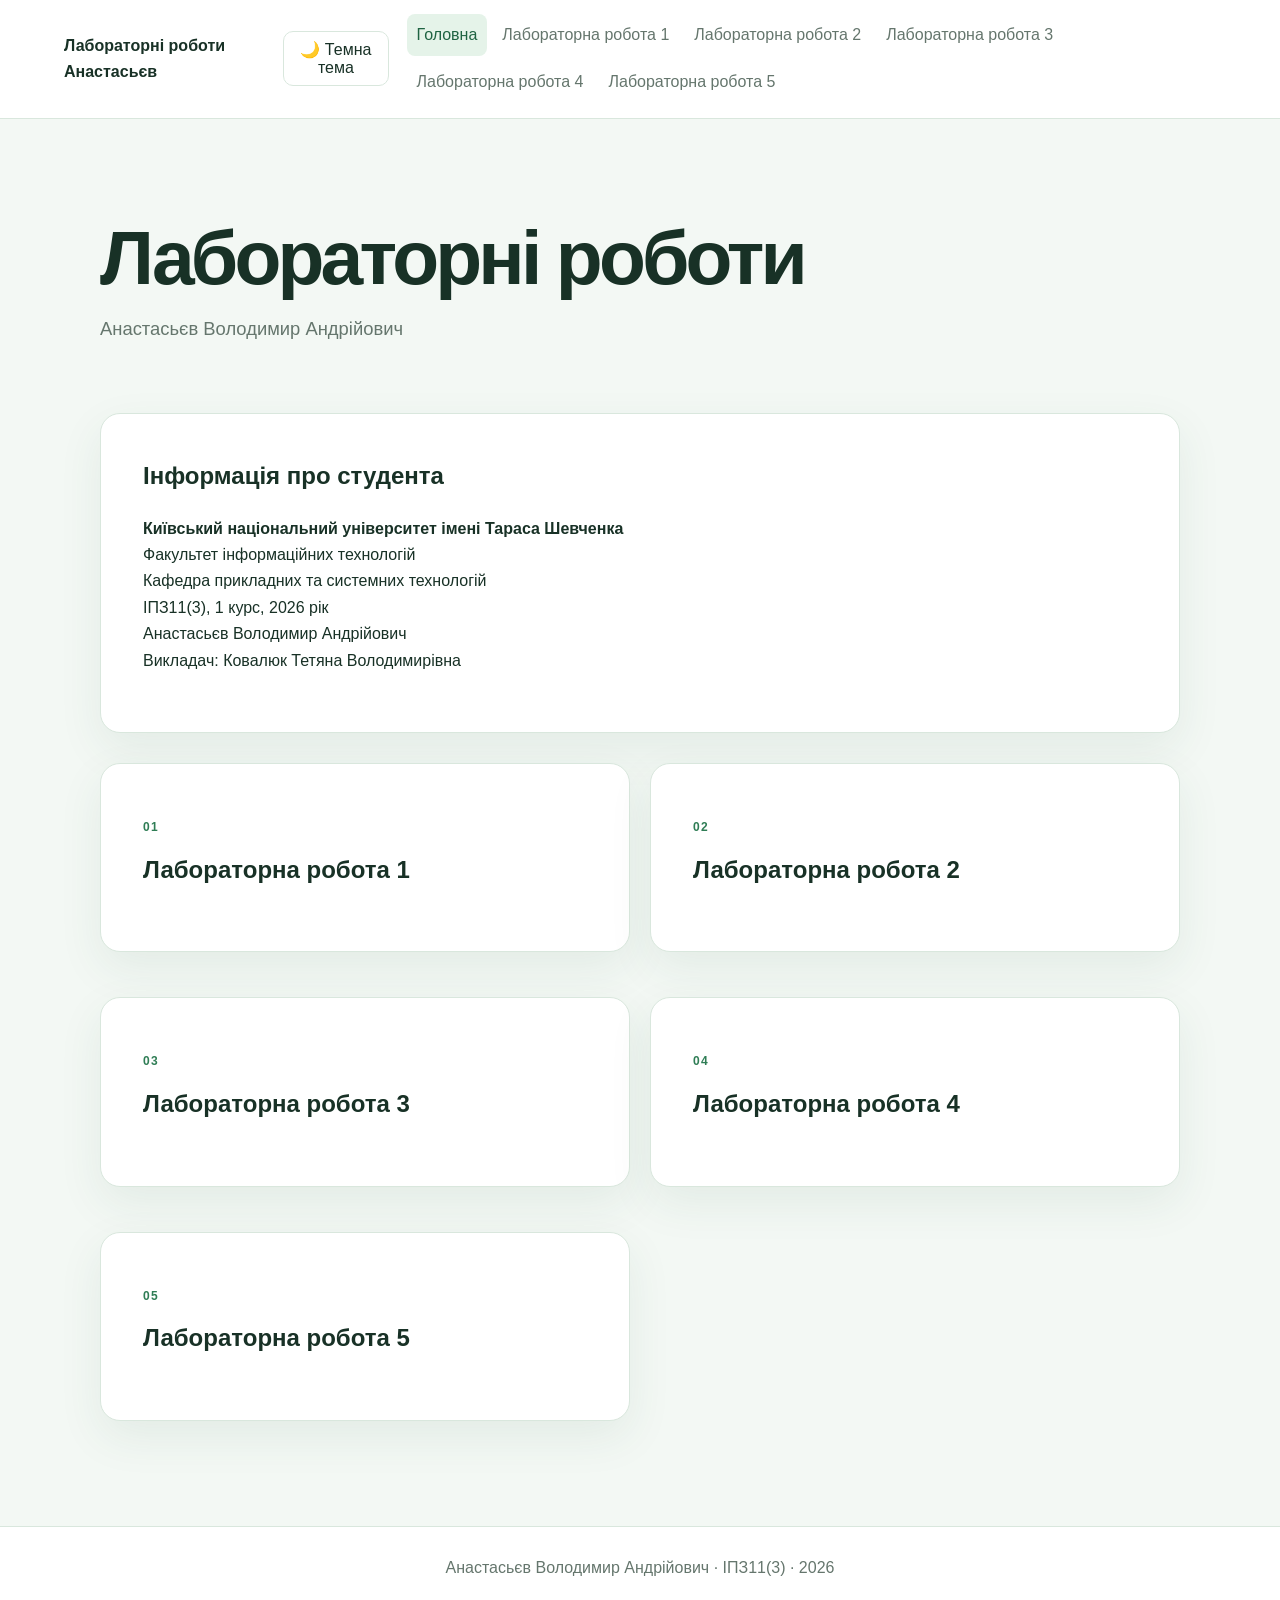
==== index.html @ 8ebd72ae "Add files via upload" ====
<!doctype html><html lang="uk"><head><meta charset="utf-8"><meta name="viewport" content="width=device-width,initial-scale=1">
<title>Лабораторні роботи Анастасьєв</title><link rel="stylesheet" href="style.css"><script src="script.js" defer></script></head><body><header><a class="brand" href="index.html">Лабораторні роботи Анастасьєв</a>
<div class="header-actions"><button class="theme-btn" type="button" aria-label="Увімкнути темну тему">🌙 <span class="theme-label">Темна тема</span></button><button class="menu-btn" aria-label="Меню" aria-expanded="false">☰</button></div>
<nav class="menu"><a class=active href="index.html">Головна</a><a  href="lab1.html">Лабораторна робота 1</a><a  href="lab2.html">Лабораторна робота 2</a><a  href="lab3.html">Лабораторна робота 3</a><a  href="lab4.html">Лабораторна робота 4</a><a  href="lab5.html">Лабораторна робота 5</a></nav></header><main><section class="hero"><h1>Лабораторні роботи</h1><p class="subtitle">Анастасьєв Володимир Андрійович</p></section>
<div class="card"><h2>Інформація про студента</h2><p><strong>Київський національний університет імені Тараса Шевченка</strong><br>Факультет інформаційних технологій<br>Кафедра прикладних та системних технологій<br>ІПЗ11(3), 1 курс, 2026 рік<br>Анастасьєв Володимир Андрійович<br>Викладач: Ковалюк Тетяна Володимирівна</p></div>
<div class="cards"><a class="card lab-link" href="lab1.html"><p class="tag">01</p><h2>Лабораторна робота 1</h2></a>
<a class="card lab-link" href="lab2.html"><p class="tag">02</p><h2>Лабораторна робота 2</h2></a><a class="card lab-link" href="lab3.html"><p class="tag">03</p><h2>Лабораторна робота 3</h2></a><a class="card lab-link" href="lab4.html"><p class="tag">04</p><h2>Лабораторна робота 4</h2></a><a class="card lab-link" href="lab5.html"><p class="tag">05</p><h2>Лабораторна робота 5</h2></a></div></main>
<footer>Анастасьєв Володимир Андрійович · ІПЗ11(3) · 2026</footer></body></html>
---- style.css ----
*{box-sizing:border-box}
:root{
  --bg:#f3f8f4;
  --card:#ffffff;
  --text:#183126;
  --muted:#65766d;
  --green:#2f7d55;
  --green-strong:#1f6342;
  --green-soft:#e5f3e9;
  --line:#d9e7dd;
  --code:#10251b;
  --code-text:#e7f6ec;
  --shadow:0 16px 45px rgba(32,90,58,.08);
  color-scheme:light;
}
html[data-theme="dark"]{
  --bg:#101813;
  --card:#17231b;
  --text:#e8f2eb;
  --muted:#a7b8ac;
  --green:#70c692;
  --green-strong:#8bd7a7;
  --green-soft:#203b2b;
  --line:#2c4133;
  --code:#0b110d;
  --code-text:#e7f6ec;
  --shadow:0 16px 45px rgba(0,0,0,.22);
  color-scheme:dark;
}
html{scroll-behavior:smooth}
body{margin:0;background:var(--bg);color:var(--text);font-family:Inter,"Segoe UI",Arial,sans-serif;line-height:1.65;transition:background .25s,color .25s}
header{position:sticky;top:0;z-index:10;display:flex;align-items:center;justify-content:space-between;gap:18px;padding:14px 5vw;background:color-mix(in srgb,var(--card) 94%,transparent);border-bottom:1px solid var(--line);backdrop-filter:blur(12px)}
.brand{font-weight:800;color:var(--text);text-decoration:none}.header-actions{display:flex;align-items:center;gap:8px}
.menu{display:flex;gap:5px;flex-wrap:wrap}.menu a{color:var(--muted);text-decoration:none;padding:8px 10px;border-radius:8px}.menu a:hover,.menu a.active{background:var(--green-soft);color:var(--green-strong)}
.menu-btn,.theme-btn{border:1px solid var(--line);background:var(--card);color:var(--text);border-radius:10px;padding:8px 11px;cursor:pointer;font-size:16px}
.menu-btn{display:none;font-size:20px}.theme-btn:hover{background:var(--green-soft);color:var(--green-strong)}
main{width:min(1080px,90vw);margin:auto}.hero{padding:85px 0 50px}.hero.small{padding-bottom:25px}.tag{color:var(--green);font-weight:800;text-transform:uppercase;letter-spacing:.12em;font-size:12px}
h1{font-size:clamp(2.5rem,6vw,5.2rem);letter-spacing:-.05em;line-height:1;margin:.2em 0}.subtitle{color:var(--muted);font-size:1.15rem}
.card{background:var(--card);border:1px solid var(--line);border-radius:20px;padding:clamp(22px,4vw,42px);margin:0 0 25px;box-shadow:var(--shadow);transition:background .25s,border-color .25s}
.card h2{margin-top:0}.cards{display:grid;grid-template-columns:1fr 1fr;gap:20px;margin:30px 0 80px}.lab-link{display:block;text-decoration:none;color:inherit;transition:transform .2s,border-color .2s}.lab-link:hover{transform:translateY(-4px);border-color:var(--green)}
.section-nav{display:flex;gap:8px;flex-wrap:wrap;margin:0 0 30px}.section-nav a{font-size:14px;text-decoration:none;color:var(--green-strong);background:var(--green-soft);padding:8px 12px;border-radius:999px}
section[id]{scroll-margin-top:95px}.task{border-left:3px solid var(--green);padding-left:18px;margin:25px 0}.formula{font-size:1.12rem;background:var(--green-soft);border:1px solid var(--line);padding:14px 18px;border-radius:12px;overflow:auto}
pre{background:var(--code);color:var(--code-text);border-radius:14px;padding:20px;overflow:auto;line-height:1.45;font-size:14px}
code{font-family:"Cascadia Code",Consolas,monospace}.gallery{display:grid;grid-template-columns:repeat(2,minmax(0,1fr));gap:18px}.figure{background:var(--card);border:1px solid var(--line);border-radius:14px;padding:12px}.figure img{width:100%;height:auto;display:block;border-radius:8px;background:white}.figure figcaption{color:var(--muted);font-size:14px;margin-top:9px}
.wide{grid-column:1/-1}.back{display:inline-block;margin:10px 0 70px;color:var(--green-strong);font-weight:700;text-decoration:none}footer{text-align:center;color:var(--muted);padding:28px;border-top:1px solid var(--line);background:var(--card)}
@media(max-width:900px){header{flex-wrap:wrap}.header-actions{margin-left:auto}.menu{order:3;width:100%;justify-content:flex-end}}
@media(max-width:760px){header{flex-wrap:nowrap}.menu-btn{display:block}.menu{display:none;position:absolute;left:0;right:0;top:63px;width:auto;background:var(--card);padding:12px 5vw 20px;flex-direction:column;border-bottom:1px solid var(--line)}.menu.open{display:flex}.cards,.gallery{grid-template-columns:1fr}.hero{padding-top:60px}.theme-btn .theme-label{display:none}}

/* New report media */
.figure img{max-width:100%;height:auto;} .figure a{display:block;} .figure:has(img[src$=".gif"]) img{background:#fff;padding:16px;border-radius:10px;width:auto;max-width:100%;} pre{tab-size:4;} .menu{flex-wrap:wrap;}

.flow-gallery .figure{margin:0;} .flow-gallery img{width:auto;max-width:100%;max-height:780px;margin:auto;}
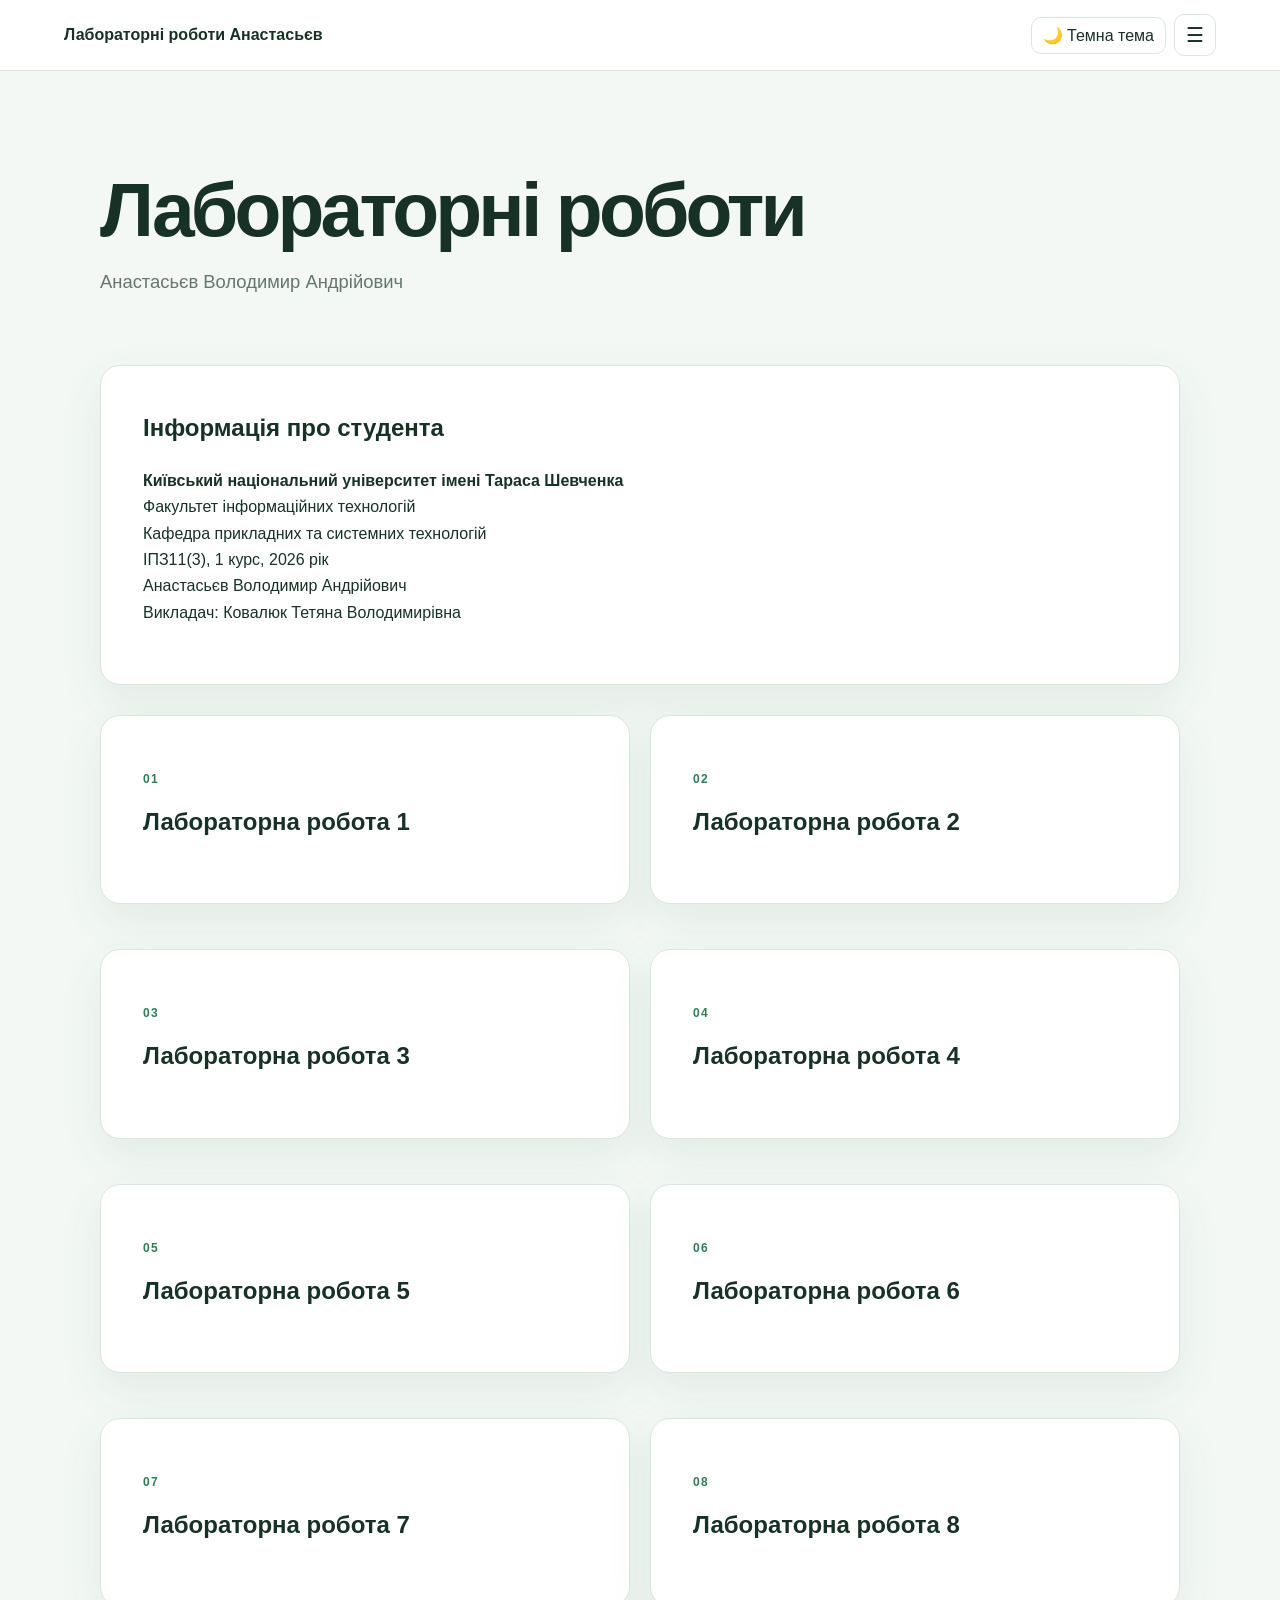
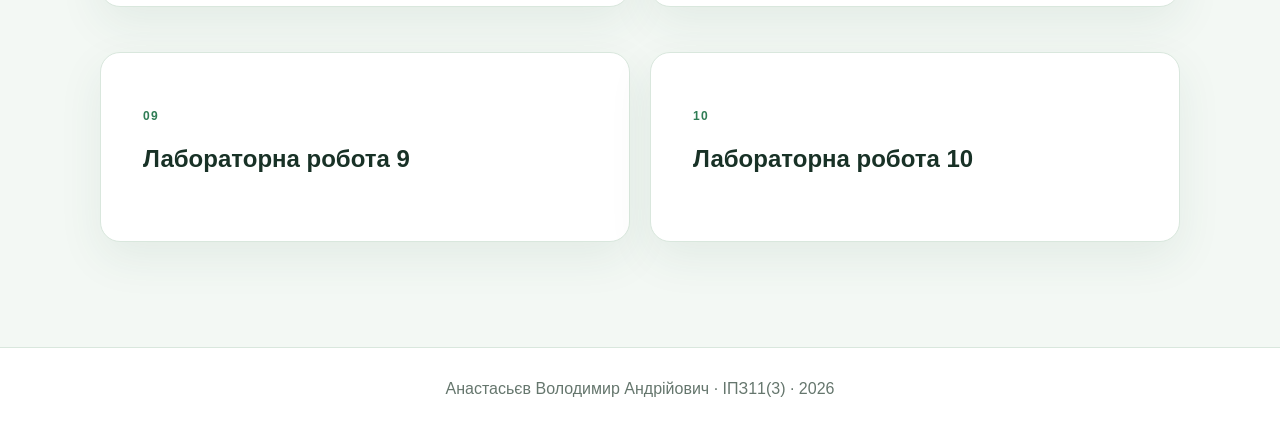
==== commit b25175d5: "Add files via upload" ====
--- a/index.html
+++ b/index.html
@@ -1,8 +1,7 @@
 <!doctype html><html lang="uk"><head><meta charset="utf-8"><meta name="viewport" content="width=device-width,initial-scale=1">
 <title>Лабораторні роботи Анастасьєв</title><link rel="stylesheet" href="style.css"><script src="script.js" defer></script></head><body><header><a class="brand" href="index.html">Лабораторні роботи Анастасьєв</a>
 <div class="header-actions"><button class="theme-btn" type="button" aria-label="Увімкнути темну тему">🌙 <span class="theme-label">Темна тема</span></button><button class="menu-btn" aria-label="Меню" aria-expanded="false">☰</button></div>
-<nav class="menu"><a class=active href="index.html">Головна</a><a  href="lab1.html">Лабораторна робота 1</a><a  href="lab2.html">Лабораторна робота 2</a><a  href="lab3.html">Лабораторна робота 3</a><a  href="lab4.html">Лабораторна робота 4</a><a  href="lab5.html">Лабораторна робота 5</a></nav></header><main><section class="hero"><h1>Лабораторні роботи</h1><p class="subtitle">Анастасьєв Володимир Андрійович</p></section>
+<nav class="menu"><a class="active" href="index.html">Головна</a><a href="lab1.html">Лабораторна робота 1</a><a href="lab2.html">Лабораторна робота 2</a><a href="lab3.html">Лабораторна робота 3</a><a href="lab4.html">Лабораторна робота 4</a><a href="lab5.html">Лабораторна робота 5</a><a href="lab6.html">Лабораторна робота 6</a><a href="lab7.html">Лабораторна робота 7</a><a href="lab8.html">Лабораторна робота 8</a><a href="lab9.html">Лабораторна робота 9</a><a href="lab10.html">Лабораторна робота 10</a></nav></header><main><section class="hero"><h1>Лабораторні роботи</h1><p class="subtitle">Анастасьєв Володимир Андрійович</p></section>
 <div class="card"><h2>Інформація про студента</h2><p><strong>Київський національний університет імені Тараса Шевченка</strong><br>Факультет інформаційних технологій<br>Кафедра прикладних та системних технологій<br>ІПЗ11(3), 1 курс, 2026 рік<br>Анастасьєв Володимир Андрійович<br>Викладач: Ковалюк Тетяна Володимирівна</p></div>
-<div class="cards"><a class="card lab-link" href="lab1.html"><p class="tag">01</p><h2>Лабораторна робота 1</h2></a>
-<a class="card lab-link" href="lab2.html"><p class="tag">02</p><h2>Лабораторна робота 2</h2></a><a class="card lab-link" href="lab3.html"><p class="tag">03</p><h2>Лабораторна робота 3</h2></a><a class="card lab-link" href="lab4.html"><p class="tag">04</p><h2>Лабораторна робота 4</h2></a><a class="card lab-link" href="lab5.html"><p class="tag">05</p><h2>Лабораторна робота 5</h2></a></div></main>
+<div class="cards"><a class="card lab-link" href="lab1.html"><p class="tag">01</p><h2>Лабораторна робота 1</h2></a><a class="card lab-link" href="lab2.html"><p class="tag">02</p><h2>Лабораторна робота 2</h2></a><a class="card lab-link" href="lab3.html"><p class="tag">03</p><h2>Лабораторна робота 3</h2></a><a class="card lab-link" href="lab4.html"><p class="tag">04</p><h2>Лабораторна робота 4</h2></a><a class="card lab-link" href="lab5.html"><p class="tag">05</p><h2>Лабораторна робота 5</h2></a><a class="card lab-link" href="lab6.html"><p class="tag">06</p><h2>Лабораторна робота 6</h2></a><a class="card lab-link" href="lab7.html"><p class="tag">07</p><h2>Лабораторна робота 7</h2></a><a class="card lab-link" href="lab8.html"><p class="tag">08</p><h2>Лабораторна робота 8</h2></a><a class="card lab-link" href="lab9.html"><p class="tag">09</p><h2>Лабораторна робота 9</h2></a><a class="card lab-link" href="lab10.html"><p class="tag">10</p><h2>Лабораторна робота 10</h2></a></div></main>
 <footer>Анастасьєв Володимир Андрійович · ІПЗ11(3) · 2026</footer></body></html>
--- a/style.css
+++ b/style.css
@@ -50,3 +50,5 @@
 .figure img{max-width:100%;height:auto;} .figure a{display:block;} .figure:has(img[src$=".gif"]) img{background:#fff;padding:16px;border-radius:10px;width:auto;max-width:100%;} pre{tab-size:4;} .menu{flex-wrap:wrap;}
 
 .flow-gallery .figure{margin:0;} .flow-gallery img{width:auto;max-width:100%;max-height:780px;margin:auto;}
+
+header{position:sticky;flex-wrap:nowrap}.menu-btn{display:block}.menu{display:none;position:absolute;left:auto;right:5vw;top:100%;width:min(360px,90vw);max-height:75vh;overflow:auto;background:var(--card);padding:12px;border:1px solid var(--line);border-radius:0 0 14px 14px;flex-direction:column;flex-wrap:nowrap;box-shadow:var(--shadow)}.menu.open{display:flex}.flow-gallery .figure{min-width:0}.gallery .figure{margin:0;min-width:0}
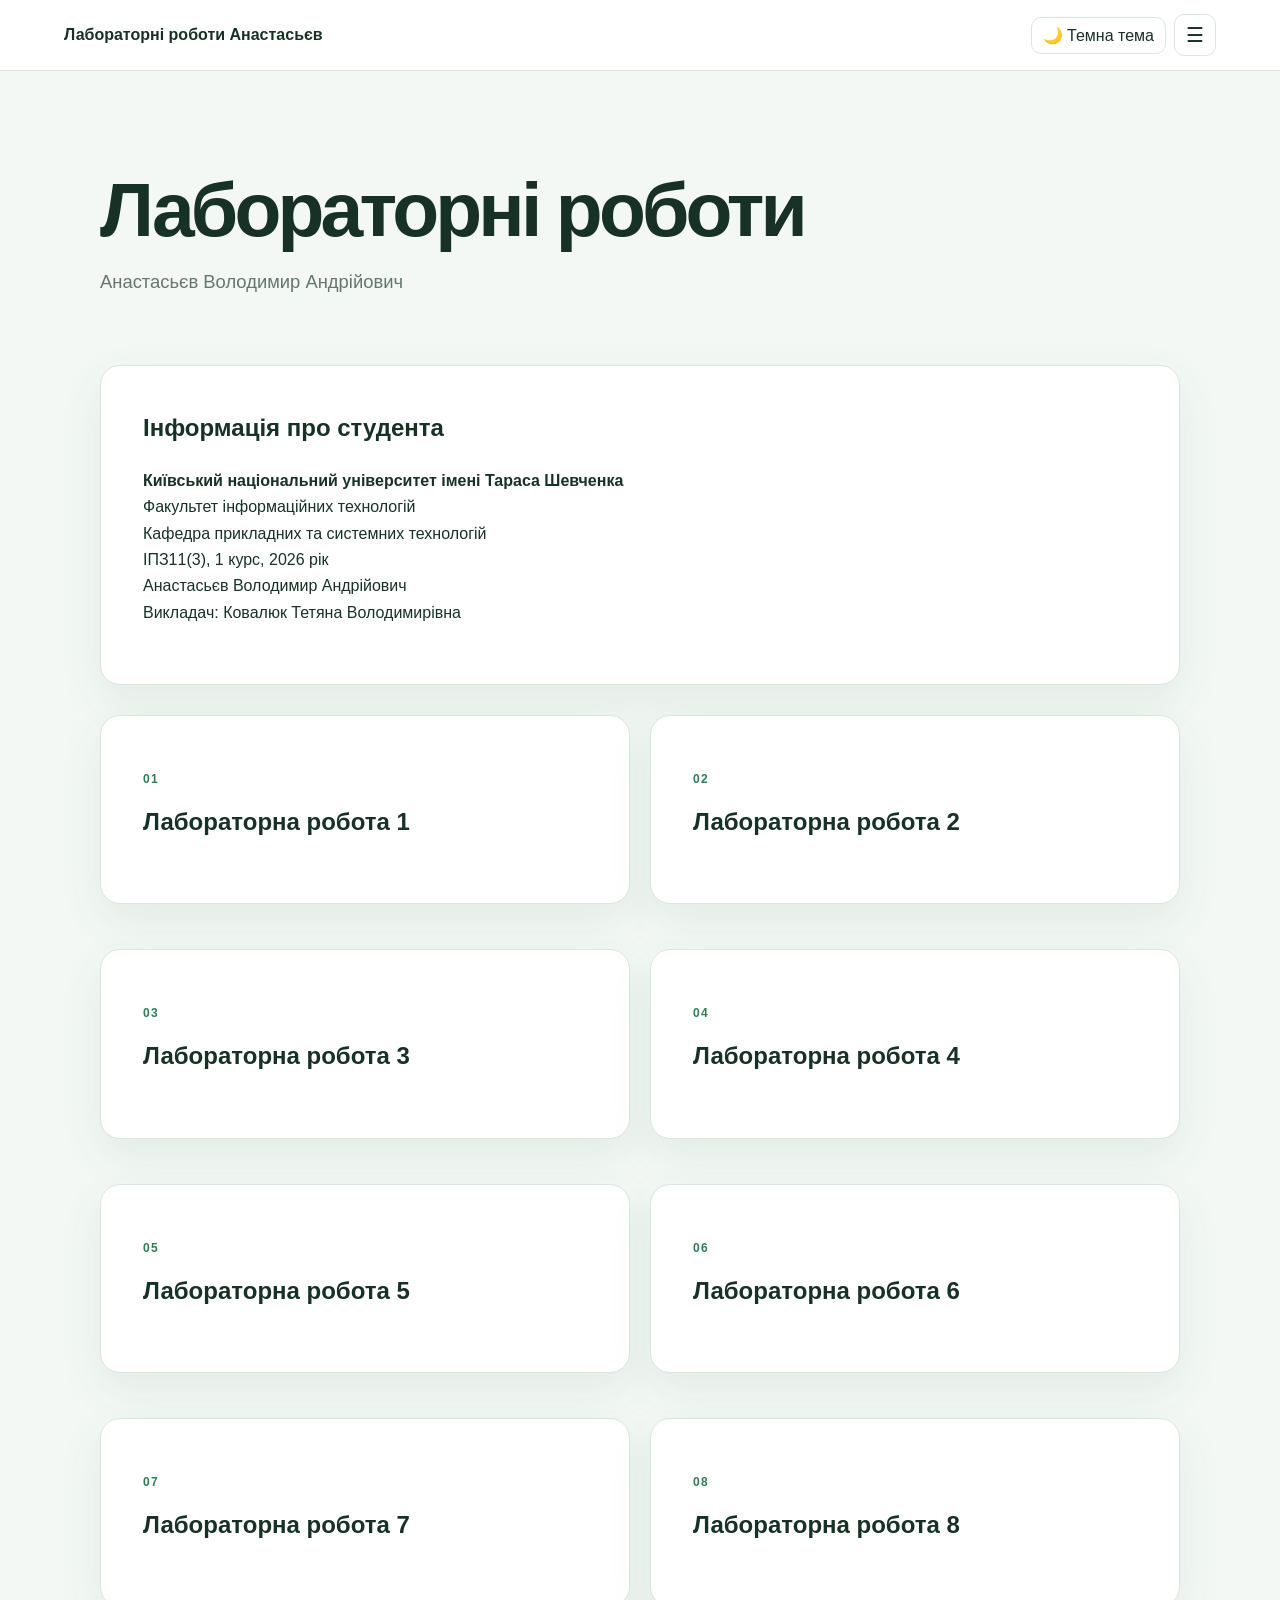
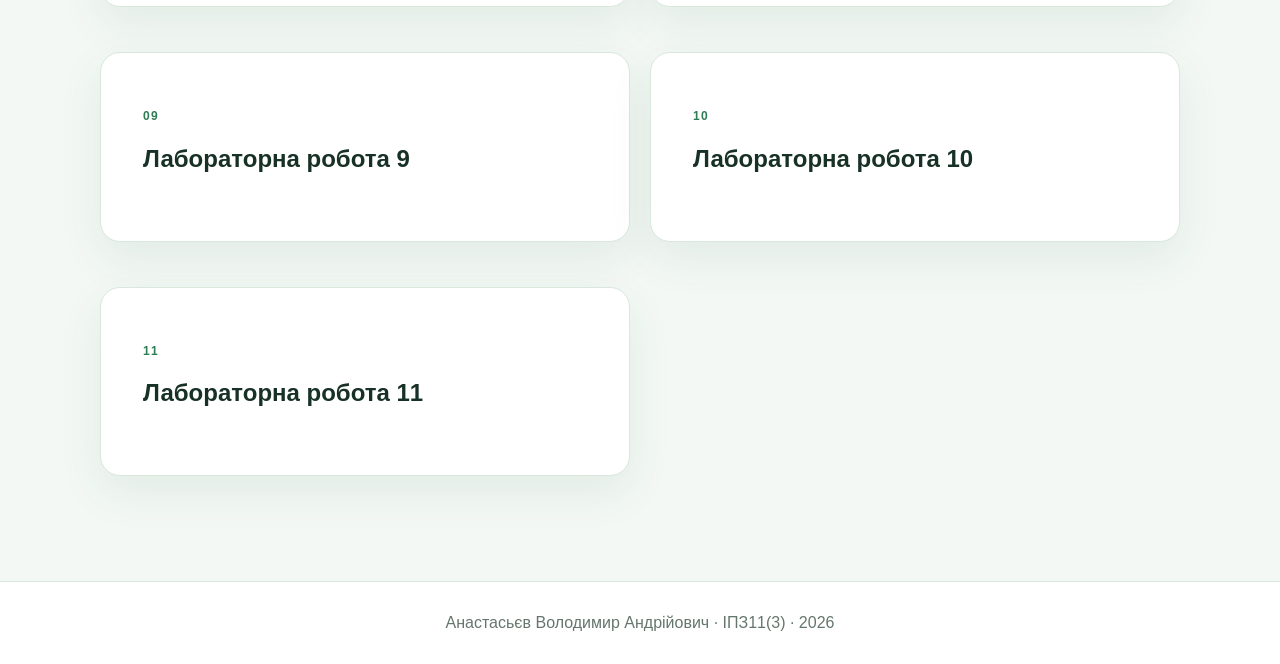
==== commit 40012efa: "add lab 11" ====
--- a/index.html
+++ b/index.html
@@ -1,7 +1,7 @@
 <!doctype html><html lang="uk"><head><meta charset="utf-8"><meta name="viewport" content="width=device-width,initial-scale=1">
 <title>Лабораторні роботи Анастасьєв</title><link rel="stylesheet" href="style.css"><script src="script.js" defer></script></head><body><header><a class="brand" href="index.html">Лабораторні роботи Анастасьєв</a>
 <div class="header-actions"><button class="theme-btn" type="button" aria-label="Увімкнути темну тему">🌙 <span class="theme-label">Темна тема</span></button><button class="menu-btn" aria-label="Меню" aria-expanded="false">☰</button></div>
-<nav class="menu"><a class="active" href="index.html">Головна</a><a href="lab1.html">Лабораторна робота 1</a><a href="lab2.html">Лабораторна робота 2</a><a href="lab3.html">Лабораторна робота 3</a><a href="lab4.html">Лабораторна робота 4</a><a href="lab5.html">Лабораторна робота 5</a><a href="lab6.html">Лабораторна робота 6</a><a href="lab7.html">Лабораторна робота 7</a><a href="lab8.html">Лабораторна робота 8</a><a href="lab9.html">Лабораторна робота 9</a><a href="lab10.html">Лабораторна робота 10</a></nav></header><main><section class="hero"><h1>Лабораторні роботи</h1><p class="subtitle">Анастасьєв Володимир Андрійович</p></section>
+<nav class="menu"><a class="active" href="index.html">Головна</a><a href="lab1.html">Лабораторна робота 1</a><a href="lab2.html">Лабораторна робота 2</a><a href="lab3.html">Лабораторна робота 3</a><a href="lab4.html">Лабораторна робота 4</a><a href="lab5.html">Лабораторна робота 5</a><a href="lab6.html">Лабораторна робота 6</a><a href="lab7.html">Лабораторна робота 7</a><a href="lab8.html">Лабораторна робота 8</a><a href="lab9.html">Лабораторна робота 9</a><a href="lab10.html">Лабораторна робота 10</a><a href="lab11.html">Лабораторна робота 11</a></nav></header><main><section class="hero"><h1>Лабораторні роботи</h1><p class="subtitle">Анастасьєв Володимир Андрійович</p></section>
 <div class="card"><h2>Інформація про студента</h2><p><strong>Київський національний університет імені Тараса Шевченка</strong><br>Факультет інформаційних технологій<br>Кафедра прикладних та системних технологій<br>ІПЗ11(3), 1 курс, 2026 рік<br>Анастасьєв Володимир Андрійович<br>Викладач: Ковалюк Тетяна Володимирівна</p></div>
-<div class="cards"><a class="card lab-link" href="lab1.html"><p class="tag">01</p><h2>Лабораторна робота 1</h2></a><a class="card lab-link" href="lab2.html"><p class="tag">02</p><h2>Лабораторна робота 2</h2></a><a class="card lab-link" href="lab3.html"><p class="tag">03</p><h2>Лабораторна робота 3</h2></a><a class="card lab-link" href="lab4.html"><p class="tag">04</p><h2>Лабораторна робота 4</h2></a><a class="card lab-link" href="lab5.html"><p class="tag">05</p><h2>Лабораторна робота 5</h2></a><a class="card lab-link" href="lab6.html"><p class="tag">06</p><h2>Лабораторна робота 6</h2></a><a class="card lab-link" href="lab7.html"><p class="tag">07</p><h2>Лабораторна робота 7</h2></a><a class="card lab-link" href="lab8.html"><p class="tag">08</p><h2>Лабораторна робота 8</h2></a><a class="card lab-link" href="lab9.html"><p class="tag">09</p><h2>Лабораторна робота 9</h2></a><a class="card lab-link" href="lab10.html"><p class="tag">10</p><h2>Лабораторна робота 10</h2></a></div></main>
+<div class="cards"><a class="card lab-link" href="lab1.html"><p class="tag">01</p><h2>Лабораторна робота 1</h2></a><a class="card lab-link" href="lab2.html"><p class="tag">02</p><h2>Лабораторна робота 2</h2></a><a class="card lab-link" href="lab3.html"><p class="tag">03</p><h2>Лабораторна робота 3</h2></a><a class="card lab-link" href="lab4.html"><p class="tag">04</p><h2>Лабораторна робота 4</h2></a><a class="card lab-link" href="lab5.html"><p class="tag">05</p><h2>Лабораторна робота 5</h2></a><a class="card lab-link" href="lab6.html"><p class="tag">06</p><h2>Лабораторна робота 6</h2></a><a class="card lab-link" href="lab7.html"><p class="tag">07</p><h2>Лабораторна робота 7</h2></a><a class="card lab-link" href="lab8.html"><p class="tag">08</p><h2>Лабораторна робота 8</h2></a><a class="card lab-link" href="lab9.html"><p class="tag">09</p><h2>Лабораторна робота 9</h2></a><a class="card lab-link" href="lab10.html"><p class="tag">10</p><h2>Лабораторна робота 10</h2></a><a class="card lab-link" href="lab11.html"><p class="tag">11</p><h2>Лабораторна робота 11</h2></a></div></main>
 <footer>Анастасьєв Володимир Андрійович · ІПЗ11(3) · 2026</footer></body></html>
